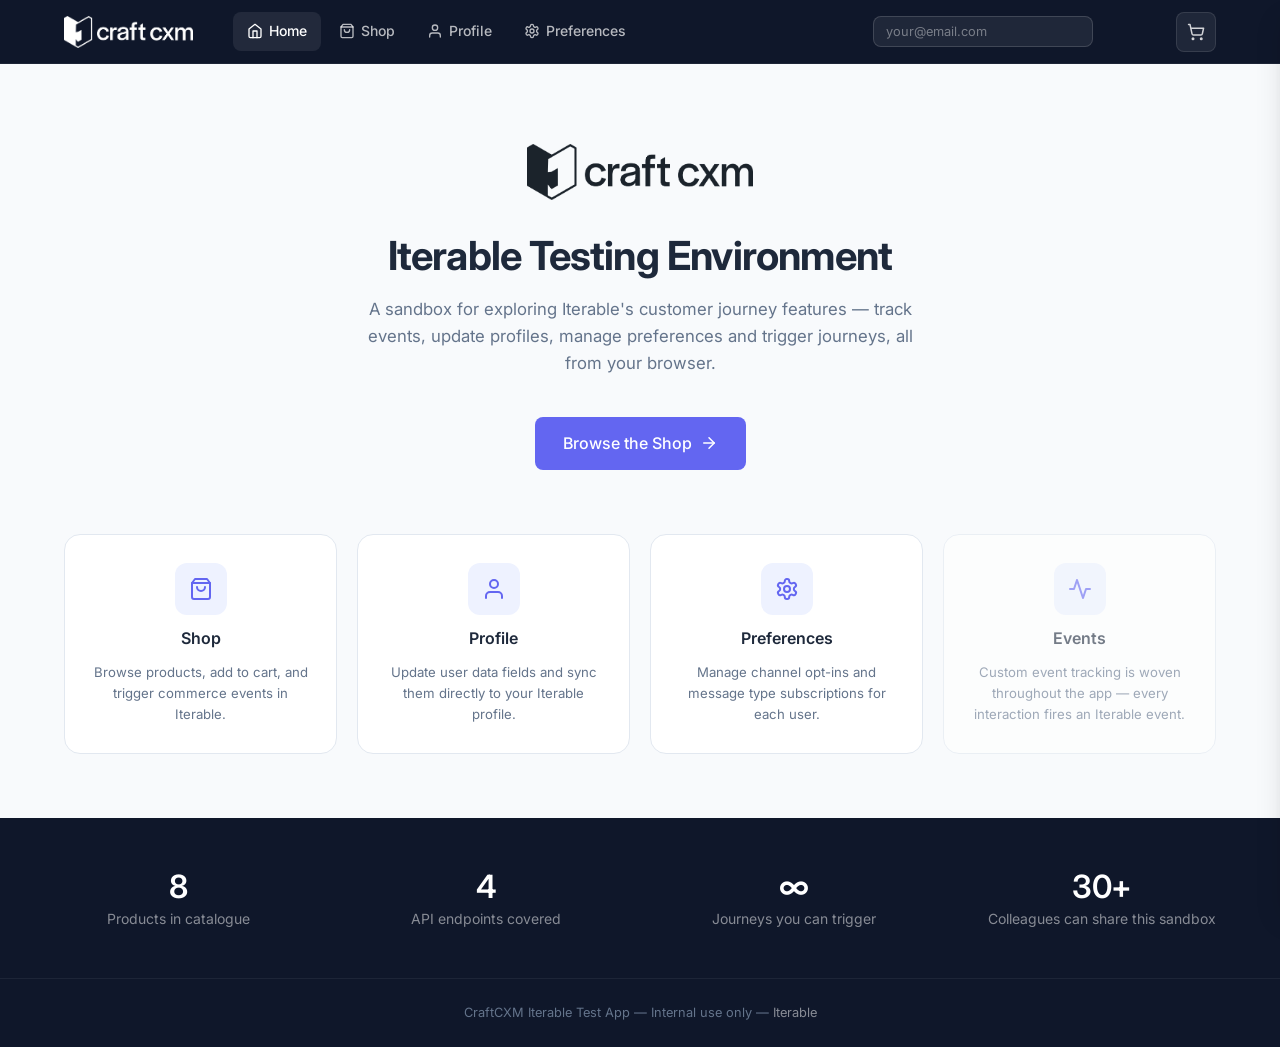
==== index.html @ 2a247132 "Initial commit" ====
<!DOCTYPE html>
<html lang="en">
<head>
  <meta charset="UTF-8">
  <meta name="viewport" content="width=device-width, initial-scale=1.0">
  <title>CraftCXM — Iterable Test App</title>
  <link rel="preconnect" href="https://fonts.googleapis.com">
  <link href="https://fonts.googleapis.com/css2?family=Inter:wght@300;400;500;600;700;800&display=swap" rel="stylesheet">
  <link rel="stylesheet" href="css/styles.css">
</head>
<body>
<div id="app">
  <div id="header-root"></div>

  <main class="main-content">

    <!-- Hero -->
    <section class="hero">
      <div class="hero-logo">
        <img src="assets/logo-dark.png" alt="CraftCXM" onerror="this.style.display='none'">
      </div>
      <h1>Iterable Testing Environment</h1>
      <p>
        A sandbox for exploring Iterable's customer journey features — track events,
        update profiles, manage preferences and trigger journeys, all from your browser.
      </p>
      <a href="shop.html" class="btn btn-primary btn-lg" id="heroShopBtn">
        Browse the Shop
        <svg xmlns="http://www.w3.org/2000/svg" width="18" height="18" viewBox="0 0 24 24" fill="none" stroke="currentColor" stroke-width="2" stroke-linecap="round" stroke-linejoin="round"><path d="M5 12h14"/><path d="m12 5 7 7-7 7"/></svg>
      </a>
    </section>

    <!-- Navigation cards -->
    <div class="nav-cards">
      <a href="shop.html" class="nav-card" id="navShop">
        <div class="nav-card-icon">
          <svg xmlns="http://www.w3.org/2000/svg" viewBox="0 0 24 24" fill="none" stroke="currentColor" stroke-width="2" stroke-linecap="round" stroke-linejoin="round"><path d="M6 2 3 6v14a2 2 0 0 0 2 2h14a2 2 0 0 0 2-2V6l-3-4z"/><line x1="3" y1="6" x2="21" y2="6"/><path d="M16 10a4 4 0 0 1-8 0"/></svg>
        </div>
        <h3>Shop</h3>
        <p>Browse products, add to cart, and trigger commerce events in Iterable.</p>
      </a>

      <a href="profile.html" class="nav-card" id="navProfile">
        <div class="nav-card-icon">
          <svg xmlns="http://www.w3.org/2000/svg" viewBox="0 0 24 24" fill="none" stroke="currentColor" stroke-width="2" stroke-linecap="round" stroke-linejoin="round"><path d="M20 21v-2a4 4 0 0 0-4-4H8a4 4 0 0 0-4 4v2"/><circle cx="12" cy="7" r="4"/></svg>
        </div>
        <h3>Profile</h3>
        <p>Update user data fields and sync them directly to your Iterable profile.</p>
      </a>

      <a href="preferences.html" class="nav-card" id="navPrefs">
        <div class="nav-card-icon">
          <svg xmlns="http://www.w3.org/2000/svg" viewBox="0 0 24 24" fill="none" stroke="currentColor" stroke-width="2" stroke-linecap="round" stroke-linejoin="round"><path d="M12.22 2h-.44a2 2 0 0 0-2 2v.18a2 2 0 0 1-1 1.73l-.43.25a2 2 0 0 1-2 0l-.15-.08a2 2 0 0 0-2.73.73l-.22.38a2 2 0 0 0 .73 2.73l.15.1a2 2 0 0 1 1 1.72v.51a2 2 0 0 1-1 1.74l-.15.09a2 2 0 0 0-.73 2.73l.22.38a2 2 0 0 0 2.73.73l.15-.08a2 2 0 0 1 2 0l.43.25a2 2 0 0 1 1 1.73V20a2 2 0 0 0 2 2h.44a2 2 0 0 0 2-2v-.18a2 2 0 0 1 1-1.73l.43-.25a2 2 0 0 1 2 0l.15.08a2 2 0 0 0 2.73-.73l.22-.39a2 2 0 0 0-.73-2.73l-.15-.08a2 2 0 0 1-1-1.74v-.5a2 2 0 0 1 1-1.74l.15-.09a2 2 0 0 0 .73-2.73l-.22-.38a2 2 0 0 0-2.73-.73l-.15.08a2 2 0 0 1-2 0l-.43-.25a2 2 0 0 1-1-1.73V4a2 2 0 0 0-2-2z"/><circle cx="12" cy="12" r="3"/></svg>
        </div>
        <h3>Preferences</h3>
        <p>Manage channel opt-ins and message type subscriptions for each user.</p>
      </a>

      <a href="#" class="nav-card" id="navEvents" style="cursor:default; opacity:0.6;">
        <div class="nav-card-icon">
          <svg xmlns="http://www.w3.org/2000/svg" viewBox="0 0 24 24" fill="none" stroke="currentColor" stroke-width="2" stroke-linecap="round" stroke-linejoin="round"><polyline points="22 12 18 12 15 21 9 3 6 12 2 12"/></svg>
        </div>
        <h3>Events</h3>
        <p>Custom event tracking is woven throughout the app — every interaction fires an Iterable event.</p>
      </a>
    </div>

    <!-- Stats bar -->
    <div class="home-stats">
      <div class="home-stats-inner">
        <div class="stat-item">
          <h2>8</h2>
          <p>Products in catalogue</p>
        </div>
        <div class="stat-item">
          <h2>4</h2>
          <p>API endpoints covered</p>
        </div>
        <div class="stat-item">
          <h2>∞</h2>
          <p>Journeys you can trigger</p>
        </div>
        <div class="stat-item">
          <h2>30+</h2>
          <p>Colleagues can share this sandbox</p>
        </div>
      </div>
    </div>

  </main>

  <div id="footer-root"></div>
  <div id="cart-panel-root"></div>
</div>

<script src="js/config.js"></script>
<script src="js/iterable.js"></script>
<script src="js/components.js"></script>
<script src="js/cart.js"></script>
<script src="js/app.js"></script>
<script>
  initComponents('home');
  initApp('home', 'Home');

  // Track nav card clicks
  document.getElementById('navShop')?.addEventListener('click', () =>
    trackEvent('nav_link_clicked', { destination: 'shop', source: 'home_card' }));
  document.getElementById('navProfile')?.addEventListener('click', () =>
    trackEvent('nav_link_clicked', { destination: 'profile', source: 'home_card' }));
  document.getElementById('navPrefs')?.addEventListener('click', () =>
    trackEvent('nav_link_clicked', { destination: 'preferences', source: 'home_card' }));
  document.getElementById('heroShopBtn')?.addEventListener('click', () =>
    trackEvent('nav_link_clicked', { destination: 'shop', source: 'hero_cta' }));
</script>
</body>
</html>
---- css/styles.css ----
/* ============================================================
   CraftCXM Iterable Test App — Global Styles
   ============================================================ */

/* ── Design Tokens ── */
:root {
  --color-primary:       #0f172a;
  --color-primary-light: #1e293b;
  --color-accent:        #6366f1;
  --color-accent-hover:  #4f46e5;
  --color-accent-light:  #eef2ff;
  --color-bg:            #f8fafc;
  --color-surface:       #ffffff;
  --color-border:        #e2e8f0;
  --color-border-focus:  #6366f1;
  --color-text:          #1e293b;
  --color-text-muted:    #64748b;
  --color-text-light:    #94a3b8;
  --color-success:       #10b981;
  --color-success-bg:    #ecfdf5;
  --color-error:         #ef4444;
  --color-error-bg:      #fef2f2;
  --color-warning:       #f59e0b;
  --color-warning-bg:    #fffbeb;

  --header-height: 64px;

  --radius-sm:   4px;
  --radius-md:   8px;
  --radius-lg:   12px;
  --radius-xl:   16px;
  --radius-full: 9999px;

  --shadow-sm:  0 1px 2px rgba(0,0,0,.05);
  --shadow-md:  0 4px 6px rgba(0,0,0,.07), 0 2px 4px rgba(0,0,0,.06);
  --shadow-lg:  0 10px 15px rgba(0,0,0,.1), 0 4px 6px rgba(0,0,0,.05);
  --shadow-xl:  0 20px 25px rgba(0,0,0,.1), 0 10px 10px rgba(0,0,0,.04);

  --transition: 0.2s ease;
  --transition-slow: 0.35s ease;

  --font-sans: 'Inter', system-ui, -apple-system, sans-serif;
}

/* ── Reset ── */
*, *::before, *::after { box-sizing: border-box; margin: 0; padding: 0; }

html { scroll-behavior: smooth; }

body {
  font-family: var(--font-sans);
  font-size: 1rem;
  line-height: 1.6;
  color: var(--color-text);
  background: var(--color-bg);
  min-height: 100vh;
  display: flex;
  flex-direction: column;
  -webkit-font-smoothing: antialiased;
}

img { display: block; max-width: 100%; }
a { color: var(--color-accent); text-decoration: none; transition: color var(--transition); }
a:hover { color: var(--color-accent-hover); }
ul { list-style: none; }
button { cursor: pointer; font-family: inherit; }
input, select, textarea { font-family: inherit; }

#app { display: flex; flex-direction: column; min-height: 100vh; }

/* ── Typography ── */
h1 { font-size: clamp(1.75rem, 4vw, 2.5rem); font-weight: 700; line-height: 1.2; letter-spacing: -0.02em; }
h2 { font-size: clamp(1.35rem, 3vw, 1.875rem); font-weight: 600; line-height: 1.3; letter-spacing: -0.01em; }
h3 { font-size: 1.25rem; font-weight: 600; line-height: 1.4; }
h4 { font-size: 1rem; font-weight: 600; }
p { color: var(--color-text-muted); }

/* ── Layout ── */
.container { width: 100%; max-width: 1200px; margin: 0 auto; padding: 0 24px; }
.main-content { flex: 1; padding-top: var(--header-height); }

/* ── Buttons ── */
.btn {
  display: inline-flex;
  align-items: center;
  justify-content: center;
  gap: 8px;
  padding: 10px 20px;
  border-radius: var(--radius-md);
  font-size: 0.9rem;
  font-weight: 500;
  border: none;
  transition: all var(--transition);
  white-space: nowrap;
}
.btn:disabled { opacity: 0.5; cursor: not-allowed; }

.btn-primary {
  background: var(--color-accent);
  color: #fff;
}
.btn-primary:hover:not(:disabled) { background: var(--color-accent-hover); transform: translateY(-1px); box-shadow: var(--shadow-md); }

.btn-secondary {
  background: var(--color-surface);
  color: var(--color-text);
  border: 1px solid var(--color-border);
}
.btn-secondary:hover:not(:disabled) { background: var(--color-bg); border-color: var(--color-accent); color: var(--color-accent); }

.btn-ghost {
  background: transparent;
  color: var(--color-text-muted);
  padding: 8px 12px;
}
.btn-ghost:hover { background: var(--color-bg); color: var(--color-text); }

.btn-danger {
  background: var(--color-error);
  color: #fff;
}
.btn-danger:hover:not(:disabled) { background: #dc2626; }

.btn-sm { padding: 6px 14px; font-size: 0.8rem; }
.btn-lg { padding: 14px 28px; font-size: 1rem; }
.btn-full { width: 100%; }

/* ── Inputs ── */
.input {
  width: 100%;
  padding: 10px 14px;
  border: 1px solid var(--color-border);
  border-radius: var(--radius-md);
  font-size: 0.9rem;
  color: var(--color-text);
  background: var(--color-surface);
  transition: border-color var(--transition), box-shadow var(--transition);
  outline: none;
}
.input:focus {
  border-color: var(--color-border-focus);
  box-shadow: 0 0 0 3px rgba(99,102,241,.1);
}
.input::placeholder { color: var(--color-text-light); }

.input-group { display: flex; flex-direction: column; gap: 6px; }
.input-label { font-size: 0.85rem; font-weight: 500; color: var(--color-text); }

/* ── Badges ── */
.badge {
  display: inline-flex;
  align-items: center;
  justify-content: center;
  min-width: 20px;
  height: 20px;
  padding: 0 6px;
  border-radius: var(--radius-full);
  font-size: 0.7rem;
  font-weight: 700;
  background: var(--color-accent);
  color: #fff;
}

/* ── Divider ── */
.divider { height: 1px; background: var(--color-border); margin: 24px 0; }

/* ============================================================
   HEADER
   ============================================================ */
.header {
  position: fixed;
  top: 0;
  left: 0;
  right: 0;
  height: var(--header-height);
  background: var(--color-primary);
  z-index: 1000;
  border-bottom: 1px solid rgba(255,255,255,.06);
}
.header-inner {
  display: flex;
  align-items: center;
  gap: 16px;
  height: 100%;
  max-width: 1200px;
  margin: 0 auto;
  padding: 0 24px;
}

/* Logo */
.header-logo {
  display: flex;
  align-items: center;
  gap: 10px;
  text-decoration: none;
  flex-shrink: 0;
}
.header-logo img { height: 32px; width: auto; }
.header-logo-text {
  font-size: 1.25rem;
  font-weight: 700;
  color: #fff;
  letter-spacing: -0.02em;
}
.header-logo-text span { color: var(--color-accent); }

/* Desktop nav */
.header-nav {
  display: flex;
  align-items: center;
  gap: 4px;
  margin-left: 24px;
}
.header-nav a {
  display: flex;
  align-items: center;
  gap: 6px;
  padding: 8px 14px;
  border-radius: var(--radius-md);
  font-size: 0.875rem;
  font-weight: 500;
  color: rgba(255,255,255,.7);
  text-decoration: none;
  transition: all var(--transition);
}
.header-nav a:hover, .header-nav a.active {
  background: rgba(255,255,255,.08);
  color: #fff;
}
.header-nav a svg { width: 16px; height: 16px; }

/* Spacer */
.header-spacer { flex: 1; }

/* Email input in header */
.header-email-wrapper {
  display: flex;
  align-items: center;
  gap: 8px;
  flex-shrink: 0;
}
.header-email-input {
  width: 220px;
  padding: 7px 12px;
  border: 1px solid rgba(255,255,255,.15);
  border-radius: var(--radius-md);
  background: rgba(255,255,255,.07);
  color: #fff;
  font-size: 0.8rem;
  outline: none;
  transition: all var(--transition);
}
.header-email-input::placeholder { color: rgba(255,255,255,.4); }
.header-email-input:focus {
  border-color: var(--color-accent);
  background: rgba(255,255,255,.1);
  box-shadow: 0 0 0 3px rgba(99,102,241,.25);
}
.header-email-status {
  font-size: 0.72rem;
  color: var(--color-success);
  white-space: nowrap;
  opacity: 0;
  transition: opacity var(--transition);
}
.header-email-status.visible { opacity: 1; }

/* Cart button */
.cart-btn {
  position: relative;
  display: flex;
  align-items: center;
  justify-content: center;
  width: 40px;
  height: 40px;
  border-radius: var(--radius-md);
  background: rgba(255,255,255,.07);
  border: 1px solid rgba(255,255,255,.1);
  color: rgba(255,255,255,.8);
  transition: all var(--transition);
  flex-shrink: 0;
}
.cart-btn:hover { background: rgba(255,255,255,.12); color: #fff; }
.cart-btn svg { width: 18px; height: 18px; }
.cart-btn .badge {
  position: absolute;
  top: -6px;
  right: -6px;
  font-size: 0.65rem;
  min-width: 18px;
  height: 18px;
}

/* Hamburger */
.hamburger-btn {
  display: none;
  flex-direction: column;
  justify-content: center;
  align-items: center;
  gap: 5px;
  width: 40px;
  height: 40px;
  background: none;
  border: none;
  padding: 8px;
  border-radius: var(--radius-md);
  transition: background var(--transition);
}
.hamburger-btn:hover { background: rgba(255,255,255,.08); }
.hamburger-btn span {
  display: block;
  width: 20px;
  height: 2px;
  background: rgba(255,255,255,.8);
  border-radius: 2px;
  transition: all var(--transition);
}
.hamburger-btn.open span:nth-child(1) { transform: translateY(7px) rotate(45deg); }
.hamburger-btn.open span:nth-child(2) { opacity: 0; }
.hamburger-btn.open span:nth-child(3) { transform: translateY(-7px) rotate(-45deg); }

/* Mobile nav drawer */
.mobile-nav {
  display: none;
  position: fixed;
  top: var(--header-height);
  left: 0;
  right: 0;
  background: var(--color-primary-light);
  border-bottom: 1px solid rgba(255,255,255,.06);
  z-index: 999;
  padding: 12px 16px;
  flex-direction: column;
  gap: 4px;
  transform: translateY(-100%);
  transition: transform var(--transition-slow);
}
.mobile-nav.open { transform: translateY(0); }
.mobile-nav a {
  display: flex;
  align-items: center;
  gap: 10px;
  padding: 12px 16px;
  border-radius: var(--radius-md);
  font-size: 0.9rem;
  font-weight: 500;
  color: rgba(255,255,255,.75);
  text-decoration: none;
  transition: all var(--transition);
}
.mobile-nav a:hover, .mobile-nav a.active {
  background: rgba(255,255,255,.08);
  color: #fff;
}
.mobile-nav-email {
  padding: 12px 16px;
  border-top: 1px solid rgba(255,255,255,.06);
  margin-top: 8px;
}
.mobile-nav-email label {
  display: block;
  font-size: 0.75rem;
  color: rgba(255,255,255,.4);
  margin-bottom: 6px;
  text-transform: uppercase;
  letter-spacing: 0.05em;
}
.mobile-nav-email input {
  width: 100%;
  padding: 9px 12px;
  border: 1px solid rgba(255,255,255,.15);
  border-radius: var(--radius-md);
  background: rgba(255,255,255,.07);
  color: #fff;
  font-size: 0.875rem;
  outline: none;
}
.mobile-nav-email input::placeholder { color: rgba(255,255,255,.35); }
.mobile-nav-email input:focus { border-color: var(--color-accent); }

/* ============================================================
   FOOTER
   ============================================================ */
.footer {
  background: var(--color-primary);
  color: rgba(255,255,255,.5);
  padding: 24px;
  text-align: center;
  font-size: 0.8rem;
  border-top: 1px solid rgba(255,255,255,.06);
  margin-top: auto;
}
.footer a { color: rgba(255,255,255,.5); }
.footer a:hover { color: rgba(255,255,255,.8); }

/* ============================================================
   CART PANEL
   ============================================================ */
.cart-overlay {
  position: fixed;
  inset: 0;
  background: rgba(0,0,0,.4);
  z-index: 1100;
  opacity: 0;
  pointer-events: none;
  transition: opacity var(--transition-slow);
  backdrop-filter: blur(2px);
}
.cart-overlay.open { opacity: 1; pointer-events: all; }

.cart-panel {
  position: fixed;
  top: 0;
  right: 0;
  bottom: 0;
  width: 420px;
  max-width: 95vw;
  background: var(--color-surface);
  z-index: 1101;
  display: flex;
  flex-direction: column;
  transform: translateX(100%);
  transition: transform var(--transition-slow);
  box-shadow: var(--shadow-xl);
}
.cart-panel.open { transform: translateX(0); }

.cart-header {
  display: flex;
  align-items: center;
  justify-content: space-between;
  padding: 20px 24px;
  border-bottom: 1px solid var(--color-border);
}
.cart-header h3 { font-size: 1.1rem; }
.cart-close-btn {
  display: flex;
  align-items: center;
  justify-content: center;
  width: 32px;
  height: 32px;
  border-radius: var(--radius-md);
  background: none;
  border: none;
  color: var(--color-text-muted);
  transition: all var(--transition);
}
.cart-close-btn:hover { background: var(--color-bg); color: var(--color-text); }
.cart-close-btn svg { width: 18px; height: 18px; }

.cart-items { flex: 1; overflow-y: auto; padding: 16px 24px; }
.cart-empty {
  display: flex;
  flex-direction: column;
  align-items: center;
  justify-content: center;
  height: 100%;
  gap: 12px;
  color: var(--color-text-light);
  text-align: center;
}
.cart-empty svg { width: 48px; height: 48px; opacity: 0.3; }
.cart-empty p { font-size: 0.9rem; }

.cart-item {
  display: flex;
  gap: 14px;
  padding: 16px 0;
  border-bottom: 1px solid var(--color-border);
}
.cart-item:last-child { border-bottom: none; }
.cart-item-img {
  width: 64px;
  height: 64px;
  object-fit: cover;
  border-radius: var(--radius-md);
  flex-shrink: 0;
  background: var(--color-bg);
}
.cart-item-info { flex: 1; min-width: 0; }
.cart-item-name { font-size: 0.875rem; font-weight: 500; color: var(--color-text); white-space: nowrap; overflow: hidden; text-overflow: ellipsis; }
.cart-item-price { font-size: 0.8rem; color: var(--color-text-muted); margin-top: 2px; }
.cart-item-controls {
  display: flex;
  align-items: center;
  gap: 8px;
  margin-top: 8px;
}
.qty-btn {
  display: flex;
  align-items: center;
  justify-content: center;
  width: 26px;
  height: 26px;
  border-radius: var(--radius-sm);
  border: 1px solid var(--color-border);
  background: var(--color-surface);
  color: var(--color-text);
  font-size: 0.9rem;
  font-weight: 500;
  transition: all var(--transition);
}
.qty-btn:hover { border-color: var(--color-accent); color: var(--color-accent); }
.qty-value { font-size: 0.875rem; font-weight: 500; min-width: 20px; text-align: center; }
.cart-item-remove {
  display: flex;
  align-items: center;
  justify-content: center;
  width: 26px;
  height: 26px;
  border-radius: var(--radius-sm);
  border: none;
  background: none;
  color: var(--color-text-light);
  margin-left: auto;
  transition: all var(--transition);
}
.cart-item-remove:hover { color: var(--color-error); background: var(--color-error-bg); }
.cart-item-remove svg { width: 14px; height: 14px; }

.cart-footer {
  padding: 20px 24px;
  border-top: 1px solid var(--color-border);
  background: var(--color-surface);
}
.cart-total {
  display: flex;
  justify-content: space-between;
  align-items: center;
  margin-bottom: 16px;
}
.cart-total-label { font-size: 0.875rem; color: var(--color-text-muted); }
.cart-total-amount { font-size: 1.25rem; font-weight: 700; color: var(--color-text); }
.cart-actions { display: flex; gap: 10px; }

/* ============================================================
   TOAST NOTIFICATIONS
   ============================================================ */
.toast-container {
  position: fixed;
  bottom: 24px;
  right: 24px;
  z-index: 2000;
  display: flex;
  flex-direction: column;
  gap: 10px;
  pointer-events: none;
}
.toast {
  display: flex;
  align-items: center;
  gap: 10px;
  padding: 12px 16px;
  border-radius: var(--radius-lg);
  background: var(--color-surface);
  box-shadow: var(--shadow-lg);
  border: 1px solid var(--color-border);
  font-size: 0.875rem;
  font-weight: 500;
  color: var(--color-text);
  max-width: 320px;
  pointer-events: all;
  animation: toastIn 0.3s ease forwards;
}
.toast.toast-exit { animation: toastOut 0.3s ease forwards; }
.toast svg { width: 16px; height: 16px; flex-shrink: 0; }
.toast-success { border-left: 3px solid var(--color-success); }
.toast-success svg { color: var(--color-success); }
.toast-error { border-left: 3px solid var(--color-error); }
.toast-error svg { color: var(--color-error); }
.toast-info { border-left: 3px solid var(--color-accent); }
.toast-info svg { color: var(--color-accent); }

@keyframes toastIn {
  from { opacity: 0; transform: translateY(12px); }
  to   { opacity: 1; transform: translateY(0); }
}
@keyframes toastOut {
  from { opacity: 1; transform: translateY(0); }
  to   { opacity: 0; transform: translateY(12px); }
}

/* ============================================================
   NO-EMAIL BANNER
   ============================================================ */
.no-email-banner {
  background: var(--color-warning-bg);
  border: 1px solid var(--color-warning);
  border-radius: var(--radius-md);
  padding: 12px 16px;
  font-size: 0.875rem;
  color: #92400e;
  display: flex;
  align-items: center;
  gap: 10px;
  margin-bottom: 24px;
}
.no-email-banner svg { width: 18px; height: 18px; color: var(--color-warning); flex-shrink: 0; }

/* ============================================================
   HOME PAGE
   ============================================================ */
.hero {
  padding: 80px 24px 64px;
  text-align: center;
  max-width: 1200px;
  margin: 0 auto;
}
.hero-logo {
  display: flex;
  align-items: center;
  justify-content: center;
  gap: 14px;
  margin-bottom: 32px;
}
.hero-logo img { height: 56px; width: auto; }
.hero-logo-text { font-size: 2.5rem; font-weight: 800; color: var(--color-text); letter-spacing: -0.03em; }
.hero-logo-text span { color: var(--color-accent); }
.hero h1 { margin-bottom: 16px; color: var(--color-text); }
.hero p { max-width: 580px; margin: 0 auto 40px; font-size: 1.05rem; }

.nav-cards {
  display: grid;
  grid-template-columns: repeat(auto-fit, minmax(220px, 1fr));
  gap: 20px;
  max-width: 1200px;
  margin: 0 auto;
  padding: 0 24px 64px;
}
.nav-card {
  background: var(--color-surface);
  border: 1px solid var(--color-border);
  border-radius: var(--radius-xl);
  padding: 28px 24px;
  text-align: center;
  text-decoration: none;
  color: var(--color-text);
  transition: all var(--transition);
  cursor: pointer;
  display: flex;
  flex-direction: column;
  align-items: center;
  gap: 12px;
}
.nav-card:hover {
  border-color: var(--color-accent);
  transform: translateY(-3px);
  box-shadow: var(--shadow-lg);
  color: var(--color-text);
}
.nav-card-icon {
  width: 52px;
  height: 52px;
  border-radius: var(--radius-lg);
  background: var(--color-accent-light);
  display: flex;
  align-items: center;
  justify-content: center;
  color: var(--color-accent);
}
.nav-card-icon svg { width: 24px; height: 24px; }
.nav-card h3 { font-size: 1rem; }
.nav-card p { font-size: 0.825rem; margin: 0; }

.home-stats {
  background: var(--color-primary);
  padding: 48px 24px;
  margin-bottom: 0;
}
.home-stats-inner {
  max-width: 1200px;
  margin: 0 auto;
  display: grid;
  grid-template-columns: repeat(auto-fit, minmax(180px, 1fr));
  gap: 32px;
  text-align: center;
}
.stat-item h2 { color: #fff; font-size: 2rem; }
.stat-item p { color: rgba(255,255,255,.5); font-size: 0.875rem; margin: 0; }

/* ============================================================
   SHOP PAGE
   ============================================================ */
.page-header {
  background: var(--color-surface);
  border-bottom: 1px solid var(--color-border);
  padding: 32px 0;
}
.page-header-inner {
  max-width: 1200px;
  margin: 0 auto;
  padding: 0 24px;
}
.page-header h1 { margin-bottom: 6px; }
.page-header p { margin: 0; }

.shop-section { padding: 40px 0; }
.shop-grid {
  display: grid;
  grid-template-columns: repeat(4, 1fr);
  gap: 24px;
}

.product-card {
  background: var(--color-surface);
  border: 1px solid var(--color-border);
  border-radius: var(--radius-xl);
  overflow: hidden;
  transition: all var(--transition);
  display: flex;
  flex-direction: column;
}
.product-card:hover { transform: translateY(-3px); box-shadow: var(--shadow-lg); border-color: transparent; }
.product-img-wrap { position: relative; aspect-ratio: 4/3; overflow: hidden; background: var(--color-bg); }
.product-img-wrap img { width: 100%; height: 100%; object-fit: cover; transition: transform 0.4s ease; }
.product-card:hover .product-img-wrap img { transform: scale(1.04); }
.product-category {
  position: absolute;
  top: 12px;
  left: 12px;
  background: rgba(255,255,255,.9);
  backdrop-filter: blur(4px);
  border-radius: var(--radius-full);
  padding: 3px 10px;
  font-size: 0.7rem;
  font-weight: 600;
  color: var(--color-text);
  text-transform: uppercase;
  letter-spacing: 0.05em;
}
.product-body { padding: 18px; flex: 1; display: flex; flex-direction: column; gap: 8px; }
.product-name { font-size: 0.95rem; font-weight: 600; color: var(--color-text); }
.product-desc { font-size: 0.8rem; color: var(--color-text-muted); flex: 1; margin: 0; }
.product-footer {
  display: flex;
  align-items: center;
  justify-content: space-between;
  padding: 14px 18px;
  border-top: 1px solid var(--color-border);
}
.product-price { font-size: 1.05rem; font-weight: 700; color: var(--color-text); }
.add-to-cart-btn {
  display: flex;
  align-items: center;
  gap: 6px;
  padding: 8px 14px;
  border-radius: var(--radius-md);
  border: none;
  background: var(--color-accent);
  color: #fff;
  font-size: 0.8rem;
  font-weight: 500;
  transition: all var(--transition);
}
.add-to-cart-btn:hover { background: var(--color-accent-hover); transform: scale(1.03); }
.add-to-cart-btn.added { background: var(--color-success); }
.add-to-cart-btn svg { width: 14px; height: 14px; }

/* ============================================================
   PROFILE PAGE
   ============================================================ */
.profile-section { padding: 40px 0; }
.profile-grid {
  display: grid;
  grid-template-columns: 280px 1fr;
  gap: 32px;
  align-items: start;
}
.profile-sidebar {
  background: var(--color-surface);
  border: 1px solid var(--color-border);
  border-radius: var(--radius-xl);
  padding: 28px;
  text-align: center;
  position: sticky;
  top: calc(var(--header-height) + 24px);
}
.profile-avatar {
  width: 80px;
  height: 80px;
  border-radius: var(--radius-full);
  background: var(--color-accent-light);
  display: flex;
  align-items: center;
  justify-content: center;
  color: var(--color-accent);
  margin: 0 auto 16px;
}
.profile-avatar svg { width: 36px; height: 36px; }
.profile-sidebar h3 { font-size: 1rem; margin-bottom: 4px; }
.profile-sidebar p { font-size: 0.825rem; margin: 0; }
.profile-status {
  display: inline-flex;
  align-items: center;
  gap: 6px;
  padding: 4px 12px;
  border-radius: var(--radius-full);
  font-size: 0.75rem;
  font-weight: 500;
  margin-top: 12px;
}
.profile-status.known { background: var(--color-success-bg); color: #065f46; }
.profile-status.unknown { background: var(--color-warning-bg); color: #92400e; }
.profile-status-dot { width: 7px; height: 7px; border-radius: 50%; background: currentColor; }

.profile-card {
  background: var(--color-surface);
  border: 1px solid var(--color-border);
  border-radius: var(--radius-xl);
  padding: 32px;
}
.profile-card h2 { font-size: 1.15rem; margin-bottom: 6px; }
.profile-card > p { margin-bottom: 28px; font-size: 0.875rem; }

.form-row { display: grid; grid-template-columns: 1fr 1fr; gap: 20px; }
.form-field { display: flex; flex-direction: column; gap: 6px; margin-bottom: 20px; }
.form-field label { font-size: 0.85rem; font-weight: 500; color: var(--color-text); }
.form-field select {
  width: 100%;
  padding: 10px 14px;
  border: 1px solid var(--color-border);
  border-radius: var(--radius-md);
  font-size: 0.9rem;
  color: var(--color-text);
  background: var(--color-surface);
  outline: none;
  transition: border-color var(--transition), box-shadow var(--transition);
  cursor: pointer;
  appearance: none;
  background-image: url("data:image/svg+xml,%3Csvg xmlns='http://www.w3.org/2000/svg' width='16' height='16' viewBox='0 0 24 24' fill='none' stroke='%2364748b' stroke-width='2'%3E%3Cpath d='m6 9 6 6 6-6'/%3E%3C/svg%3E");
  background-repeat: no-repeat;
  background-position: right 12px center;
  padding-right: 36px;
}
.form-field select:focus { border-color: var(--color-border-focus); box-shadow: 0 0 0 3px rgba(99,102,241,.1); }
.form-actions { display: flex; gap: 12px; padding-top: 8px; }

/* ============================================================
   PREFERENCES PAGE
   ============================================================ */
.prefs-section { padding: 40px 0; }
.prefs-grid {
  display: grid;
  grid-template-columns: 1fr 340px;
  gap: 32px;
  align-items: start;
}

.prefs-main { display: flex; flex-direction: column; gap: 20px; }

.prefs-master-card {
  background: var(--color-primary);
  border-radius: var(--radius-xl);
  padding: 28px;
  display: flex;
  align-items: center;
  justify-content: space-between;
  gap: 20px;
}
.prefs-master-card h3 { color: #fff; margin-bottom: 4px; }
.prefs-master-card p { color: rgba(255,255,255,.55); font-size: 0.875rem; margin: 0; }

.prefs-channel-card {
  background: var(--color-surface);
  border: 1px solid var(--color-border);
  border-radius: var(--radius-xl);
  overflow: hidden;
}
.prefs-channel-header {
  display: flex;
  align-items: center;
  justify-content: space-between;
  padding: 20px 24px;
  border-bottom: 1px solid var(--color-border);
  cursor: pointer;
  transition: background var(--transition);
}
.prefs-channel-header:hover { background: var(--color-bg); }
.prefs-channel-title { display: flex; align-items: center; gap: 12px; }
.prefs-channel-icon {
  width: 36px;
  height: 36px;
  border-radius: var(--radius-md);
  background: var(--color-accent-light);
  display: flex;
  align-items: center;
  justify-content: center;
  color: var(--color-accent);
  flex-shrink: 0;
}
.prefs-channel-icon svg { width: 18px; height: 18px; }
.prefs-channel-name { font-size: 0.95rem; font-weight: 600; }
.prefs-channel-meta { font-size: 0.775rem; color: var(--color-text-muted); }

.prefs-types { padding: 8px 24px 8px; }
.prefs-type-row {
  display: flex;
  align-items: center;
  justify-content: space-between;
  padding: 14px 0;
  border-bottom: 1px solid var(--color-border);
}
.prefs-type-row:last-child { border-bottom: none; }
.prefs-type-info h4 { font-size: 0.875rem; font-weight: 500; margin-bottom: 2px; }
.prefs-type-info p { font-size: 0.775rem; margin: 0; }

/* Toggle Switch */
.toggle-switch { position: relative; width: 44px; height: 24px; flex-shrink: 0; }
.toggle-switch input { opacity: 0; width: 0; height: 0; position: absolute; }
.toggle-track {
  display: block;
  width: 44px;
  height: 24px;
  border-radius: var(--radius-full);
  background: var(--color-border);
  cursor: pointer;
  transition: background var(--transition);
  position: relative;
}
.toggle-track::after {
  content: '';
  position: absolute;
  top: 3px;
  left: 3px;
  width: 18px;
  height: 18px;
  border-radius: 50%;
  background: #fff;
  transition: transform var(--transition);
  box-shadow: var(--shadow-sm);
}
.toggle-switch input:checked + .toggle-track { background: var(--color-accent); }
.toggle-switch input:checked + .toggle-track::after { transform: translateX(20px); }

.prefs-sidebar { display: flex; flex-direction: column; gap: 16px; position: sticky; top: calc(var(--header-height) + 24px); }
.prefs-info-card {
  background: var(--color-surface);
  border: 1px solid var(--color-border);
  border-radius: var(--radius-xl);
  padding: 24px;
}
.prefs-info-card h3 { font-size: 0.95rem; margin-bottom: 8px; }
.prefs-info-card p { font-size: 0.825rem; margin: 0; }
.prefs-save-btn { width: 100%; }
.prefs-loading {
  display: flex;
  align-items: center;
  justify-content: center;
  gap: 10px;
  padding: 40px;
  color: var(--color-text-muted);
  font-size: 0.875rem;
}

/* ============================================================
   SPINNER
   ============================================================ */
.spinner {
  width: 18px;
  height: 18px;
  border: 2px solid rgba(255,255,255,.3);
  border-top-color: #fff;
  border-radius: 50%;
  animation: spin 0.7s linear infinite;
  display: inline-block;
}
.spinner-dark {
  border-color: rgba(99,102,241,.2);
  border-top-color: var(--color-accent);
}
@keyframes spin { to { transform: rotate(360deg); } }

/* ============================================================
   SECTION UTILITIES
   ============================================================ */
.section-title { margin-bottom: 28px; }
.section-title h2 { margin-bottom: 4px; }
.section-title p { margin: 0; font-size: 0.9rem; }

/* ============================================================
   RESPONSIVE
   ============================================================ */
@media (max-width: 1024px) {
  .shop-grid { grid-template-columns: repeat(3, 1fr); }
  .profile-grid { grid-template-columns: 1fr; }
  .profile-sidebar { position: static; }
  .prefs-grid { grid-template-columns: 1fr; }
  .prefs-sidebar { position: static; }
}
@media (max-width: 768px) {
  .header-nav { display: none; }
  .header-email-wrapper { display: none; }
  .hamburger-btn { display: flex; }
  .mobile-nav { display: flex; }
  .shop-grid { grid-template-columns: repeat(2, 1fr); }
  .form-row { grid-template-columns: 1fr; }
  .hero { padding: 48px 24px 40px; }
  .nav-cards { grid-template-columns: repeat(2, 1fr); }
}
@media (max-width: 480px) {
  .shop-grid { grid-template-columns: 1fr; }
  .nav-cards { grid-template-columns: 1fr; }
  .cart-panel { width: 100%; max-width: 100%; }
  .toast-container { left: 16px; right: 16px; bottom: 16px; }
  .toast { max-width: 100%; }
}
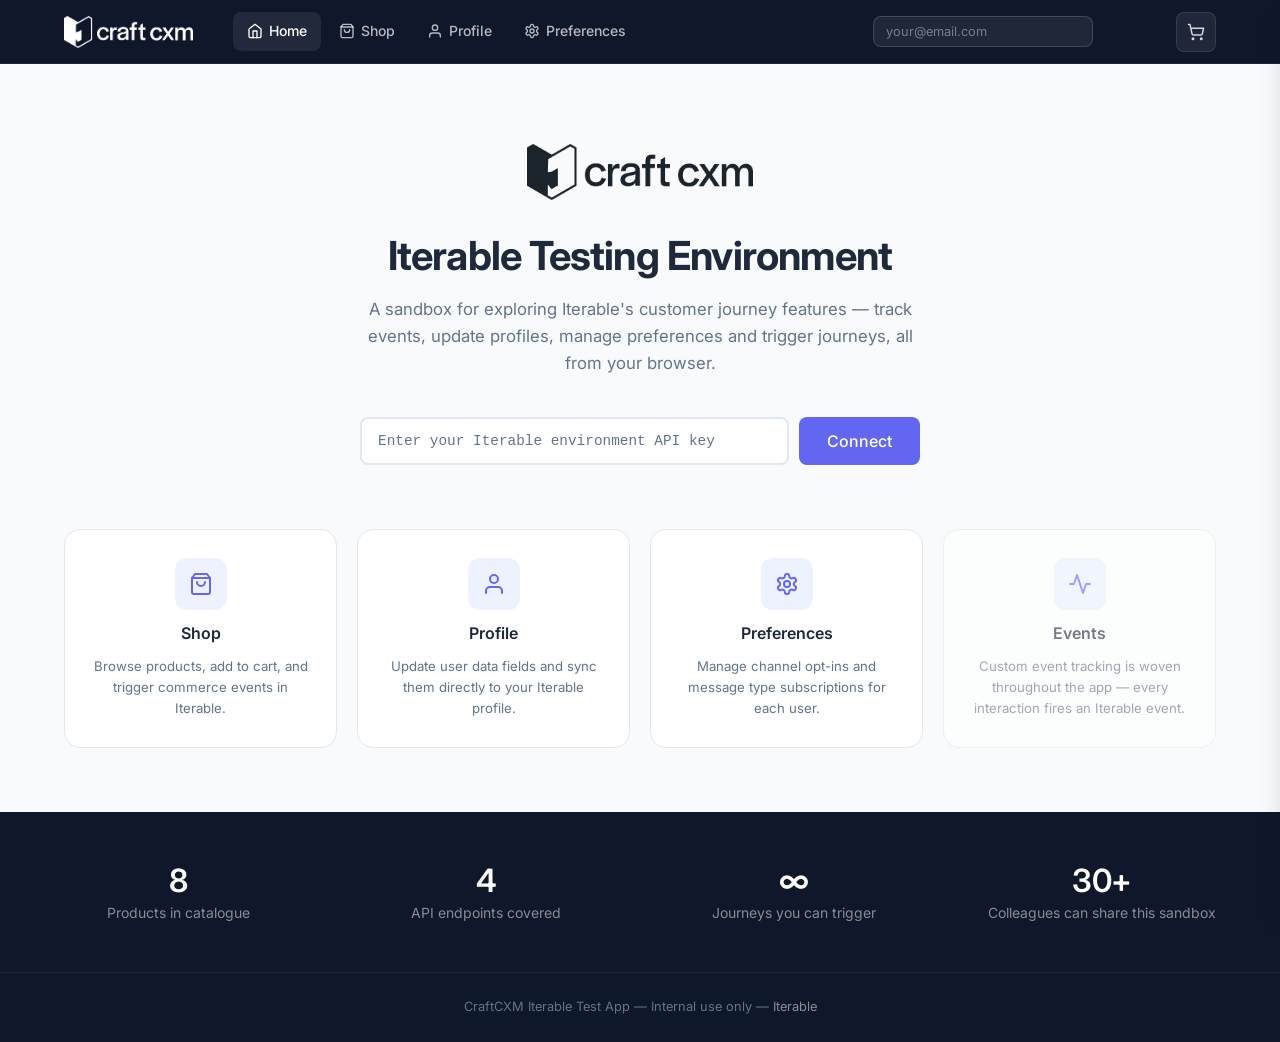
==== commit c23b7b2e: "Add API key connect UI, update event names, fix mobile nav" ====
--- a/index.html
+++ b/index.html
@@ -24,10 +24,17 @@
         A sandbox for exploring Iterable's customer journey features — track events,
         update profiles, manage preferences and trigger journeys, all from your browser.
       </p>
-      <a href="shop.html" class="btn btn-primary btn-lg" id="heroShopBtn">
-        Browse the Shop
-        <svg xmlns="http://www.w3.org/2000/svg" width="18" height="18" viewBox="0 0 24 24" fill="none" stroke="currentColor" stroke-width="2" stroke-linecap="round" stroke-linejoin="round"><path d="M5 12h14"/><path d="m12 5 7 7-7 7"/></svg>
-      </a>
+      <div class="hero-api-key-group">
+        <input
+          type="text"
+          id="heroApiKeyInput"
+          class="hero-api-key-input"
+          placeholder="Enter your Iterable environment API key"
+          autocomplete="off"
+          spellcheck="false"
+        >
+        <button class="btn btn-primary btn-lg" id="heroConnectBtn">Connect</button>
+      </div>
     </section>
 
     <!-- Navigation cards -->
@@ -102,15 +109,65 @@
   initComponents('home');
   initApp('home', 'Home');
 
+  // API key connect
+  const heroApiKeyInput  = document.getElementById('heroApiKeyInput');
+  const heroConnectBtn   = document.getElementById('heroConnectBtn');
+
+  // Restore connected state if key already saved
+  const savedKey = getStoredApiKey();
+  if (savedKey) {
+    heroApiKeyInput.value = savedKey;
+    setConnectedState(true);
+  }
+
+  function setConnectedState(connected) {
+    heroConnectBtn.textContent = connected ? 'Connected' : 'Connect';
+    heroConnectBtn.classList.toggle('btn-connected', connected);
+  }
+
+  // Reset to Connect state when user edits the input
+  heroApiKeyInput.addEventListener('input', () => setConnectedState(false));
+
+  async function handleConnect() {
+    const key = heroApiKeyInput.value.trim();
+    if (!key) {
+      showToast('Please enter an API key.', 'error');
+      return;
+    }
+
+    heroConnectBtn.textContent = 'Connecting…';
+    heroConnectBtn.disabled = true;
+
+    // Temporarily store so iterableFetch can use it
+    localStorage.setItem('craftcxm_api_key', key);
+
+    const result = await iterableFetch('GET', '/channels');
+
+    heroConnectBtn.disabled = false;
+
+    if (result.ok) {
+      setConnectedState(true);
+      showToast('API key connected successfully.', 'success');
+    } else {
+      localStorage.removeItem('craftcxm_api_key');
+      setConnectedState(false);
+      const msg = result.error && result.error !== 'No API key set.'
+        ? `Connection failed: ${result.error}`
+        : 'Connection failed. Please check your API key and try again.';
+      showToast(msg, 'error');
+    }
+  }
+
+  heroConnectBtn.addEventListener('click', handleConnect);
+  heroApiKeyInput.addEventListener('keydown', e => { if (e.key === 'Enter') handleConnect(); });
+
   // Track nav card clicks
   document.getElementById('navShop')?.addEventListener('click', () =>
-    trackEvent('nav_link_clicked', { destination: 'shop', source: 'home_card' }));
+    trackEvent('linkClick', { destination: 'shop', source: 'home_card' }));
   document.getElementById('navProfile')?.addEventListener('click', () =>
-    trackEvent('nav_link_clicked', { destination: 'profile', source: 'home_card' }));
+    trackEvent('linkClick', { destination: 'profile', source: 'home_card' }));
   document.getElementById('navPrefs')?.addEventListener('click', () =>
-    trackEvent('nav_link_clicked', { destination: 'preferences', source: 'home_card' }));
-  document.getElementById('heroShopBtn')?.addEventListener('click', () =>
-    trackEvent('nav_link_clicked', { destination: 'shop', source: 'hero_cta' }));
+    trackEvent('linkClick', { destination: 'preferences', source: 'home_card' }));
 </script>
 </body>
 </html>
--- a/css/styles.css
+++ b/css/styles.css
@@ -326,6 +326,8 @@
   top: var(--header-height);
   left: 0;
   right: 0;
+  max-height: calc(100vh - var(--header-height));
+  overflow-y: auto;
   background: var(--color-primary-light);
   border-bottom: 1px solid rgba(255,255,255,.06);
   z-index: 999;
@@ -348,6 +350,7 @@
   text-decoration: none;
   transition: all var(--transition);
 }
+.mobile-nav a svg { width: 18px; height: 18px; flex-shrink: 0; }
 .mobile-nav a:hover, .mobile-nav a.active {
   background: rgba(255,255,255,.08);
   color: #fff;
@@ -618,6 +621,40 @@
 .hero-logo-text span { color: var(--color-accent); }
 .hero h1 { margin-bottom: 16px; color: var(--color-text); }
 .hero p { max-width: 580px; margin: 0 auto 40px; font-size: 1.05rem; }
+
+.hero-api-key-group {
+  display: flex;
+  gap: 10px;
+  max-width: 560px;
+  width: 100%;
+  margin: 0 auto;
+}
+.hero-api-key-input {
+  flex: 1;
+  min-width: 0;
+  padding: 12px 16px;
+  border: 2px solid var(--color-border);
+  border-radius: var(--radius-md);
+  background: var(--color-surface);
+  color: var(--color-text);
+  font-size: 0.9rem;
+  outline: none;
+  transition: all var(--transition);
+  font-family: monospace;
+}
+.hero-api-key-input::placeholder { color: var(--color-text-muted); }
+.hero-api-key-input:focus {
+  border-color: var(--color-accent);
+  box-shadow: 0 0 0 3px rgba(99,102,241,.15);
+}
+.btn-connected {
+  background: var(--color-success) !important;
+  cursor: default;
+}
+.btn-connected:hover { background: var(--color-success) !important; transform: none !important; box-shadow: none !important; }
+@media (max-width: 480px) {
+  .hero-api-key-group { flex-direction: column; }
+}
 
 .nav-cards {
   display: grid;
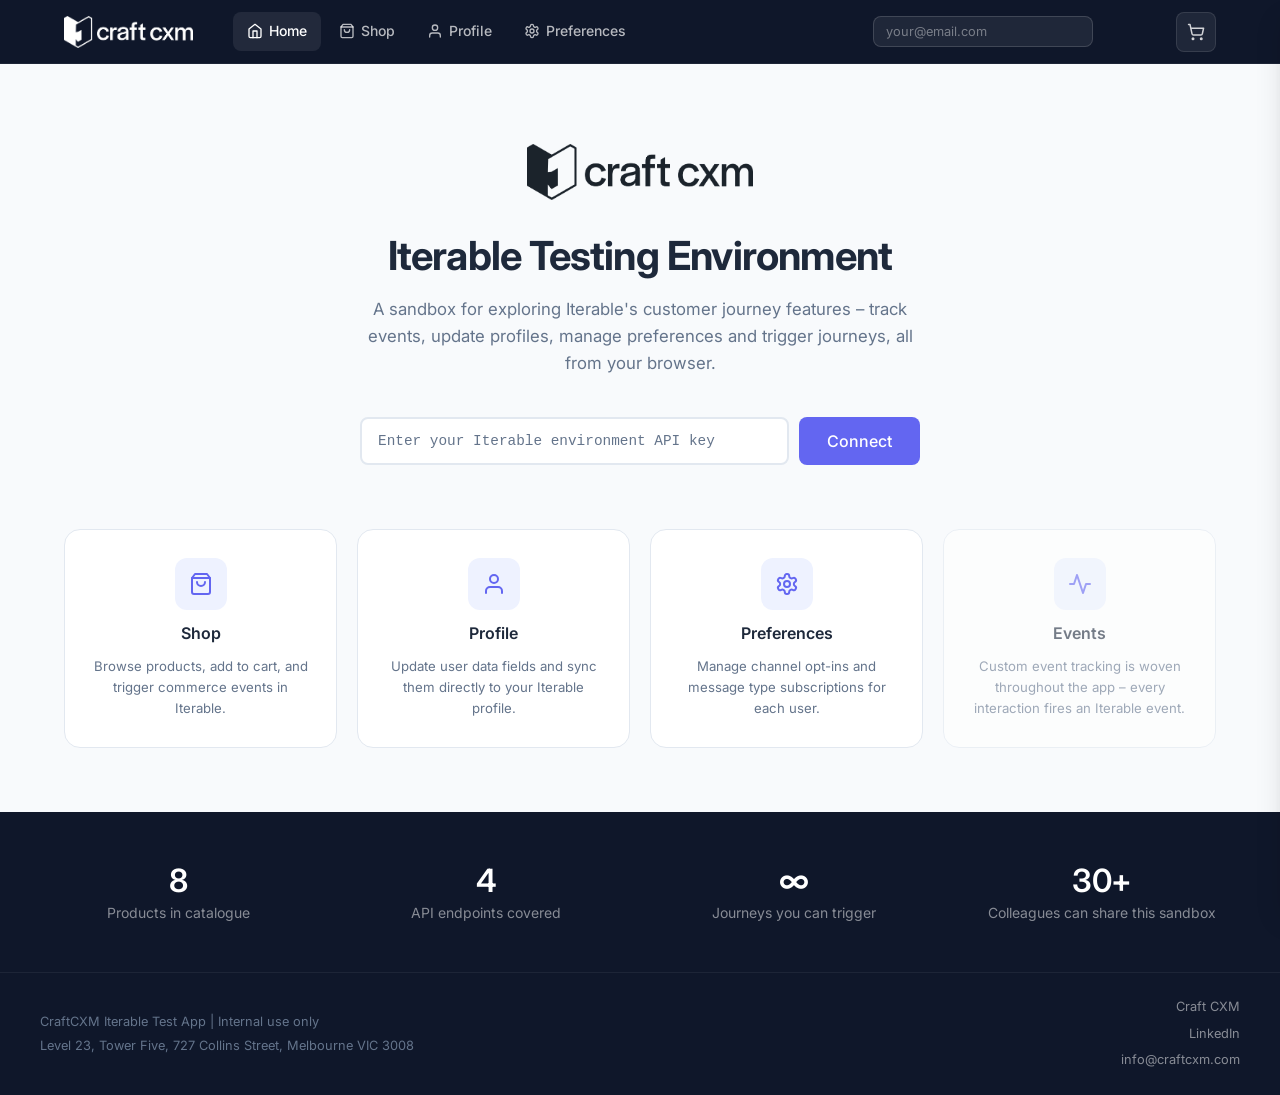
==== commit c090137a: "Minor text tweaks_2" ====
--- a/index.html
+++ b/index.html
@@ -3,7 +3,7 @@
 <head>
   <meta charset="UTF-8">
   <meta name="viewport" content="width=device-width, initial-scale=1.0">
-  <title>CraftCXM — Iterable Test App</title>
+  <title>CraftCXM – Iterable Test App</title>
   <link rel="preconnect" href="https://fonts.googleapis.com">
   <link href="https://fonts.googleapis.com/css2?family=Inter:wght@300;400;500;600;700;800&display=swap" rel="stylesheet">
   <link rel="stylesheet" href="css/styles.css">
@@ -21,7 +21,7 @@
       </div>
       <h1>Iterable Testing Environment</h1>
       <p>
-        A sandbox for exploring Iterable's customer journey features — track events,
+        A sandbox for exploring Iterable's customer journey features – track events,
         update profiles, manage preferences and trigger journeys, all from your browser.
       </p>
       <div class="hero-api-key-group">
@@ -68,7 +68,7 @@
           <svg xmlns="http://www.w3.org/2000/svg" viewBox="0 0 24 24" fill="none" stroke="currentColor" stroke-width="2" stroke-linecap="round" stroke-linejoin="round"><polyline points="22 12 18 12 15 21 9 3 6 12 2 12"/></svg>
         </div>
         <h3>Events</h3>
-        <p>Custom event tracking is woven throughout the app — every interaction fires an Iterable event.</p>
+        <p>Custom event tracking is woven throughout the app – every interaction fires an Iterable event.</p>
       </a>
     </div>
 
--- a/css/styles.css
+++ b/css/styles.css
@@ -387,14 +387,42 @@
 .footer {
   background: var(--color-primary);
   color: rgba(255,255,255,.5);
-  padding: 24px;
-  text-align: center;
+  padding: 24px 32px;
   font-size: 0.8rem;
   border-top: 1px solid rgba(255,255,255,.06);
   margin-top: auto;
 }
+.footer-inner {
+  display: flex;
+  justify-content: space-between;
+  align-items: center;
+  max-width: 1200px;
+  margin: 0 auto;
+  gap: 24px;
+}
+.footer-col--left { text-align: left; }
+.footer-col--left p + p { margin-top: 4px; }
+.footer-col--right {
+  display: flex;
+  flex-direction: column;
+  align-items: flex-end;
+  gap: 6px;
+  text-align: right;
+  flex-shrink: 0;
+}
 .footer a { color: rgba(255,255,255,.5); }
 .footer a:hover { color: rgba(255,255,255,.8); }
+@media (max-width: 600px) {
+  .footer-inner {
+    flex-direction: column;
+    align-items: flex-start;
+    gap: 16px;
+  }
+  .footer-col--right {
+    align-items: flex-start;
+    text-align: left;
+  }
+}
 
 /* ============================================================
    CART PANEL
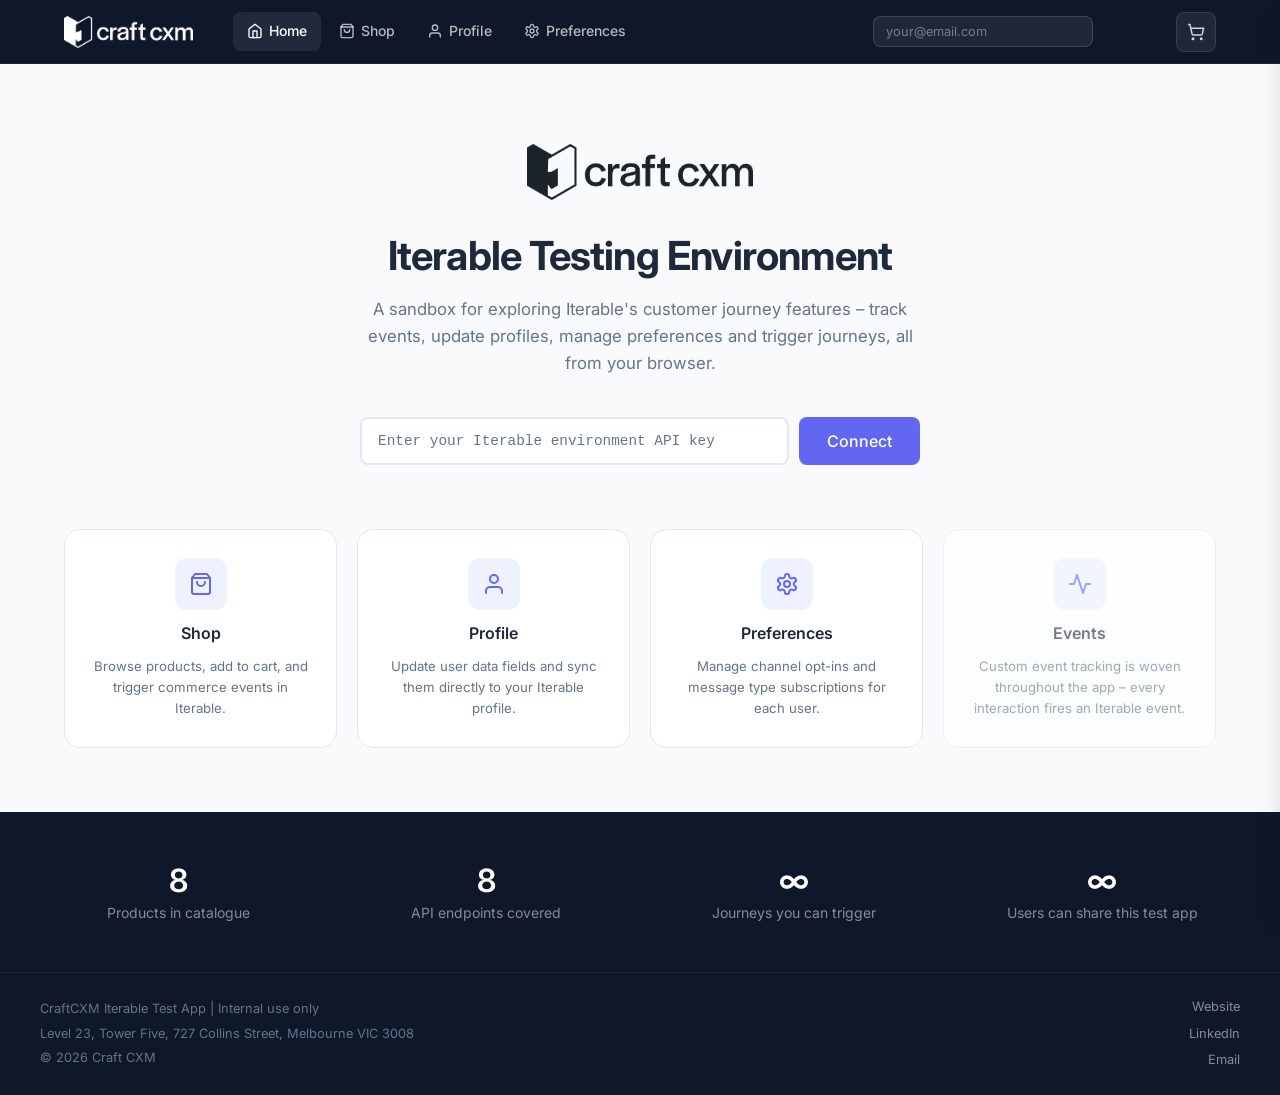
==== commit c158e4e0: "Minor tweaks to content and resizeability" ====
--- a/index.html
+++ b/index.html
@@ -80,7 +80,7 @@
           <p>Products in catalogue</p>
         </div>
         <div class="stat-item">
-          <h2>4</h2>
+          <h2>8</h2>
           <p>API endpoints covered</p>
         </div>
         <div class="stat-item">
@@ -88,8 +88,8 @@
           <p>Journeys you can trigger</p>
         </div>
         <div class="stat-item">
-          <h2>30+</h2>
-          <p>Colleagues can share this sandbox</p>
+          <h2>∞</h2>
+          <p>Users can share this test app</p>
         </div>
       </div>
     </div>
@@ -107,7 +107,7 @@
 <script src="js/app.js"></script>
 <script>
   initComponents('home');
-  initApp('home', 'Home');
+  initApp('Home');
 
   // API key connect
   const heroApiKeyInput  = document.getElementById('heroApiKeyInput');
@@ -139,7 +139,7 @@
     heroConnectBtn.disabled = true;
 
     // Temporarily store so iterableFetch can use it
-    localStorage.setItem('craftcxm_api_key', key);
+    sessionStorage.setItem('craftcxm_api_key', key);
 
     const result = await iterableFetch('GET', '/channels');
 
@@ -149,7 +149,7 @@
       setConnectedState(true);
       showToast('API key connected successfully.', 'success');
     } else {
-      localStorage.removeItem('craftcxm_api_key');
+      sessionStorage.removeItem('craftcxm_api_key');
       setConnectedState(false);
       const msg = result.error && result.error !== 'No API key set.'
         ? `Connection failed: ${result.error}`
--- a/css/styles.css
+++ b/css/styles.css
@@ -1052,11 +1052,13 @@
   .prefs-grid { grid-template-columns: 1fr; }
   .prefs-sidebar { position: static; }
 }
-@media (max-width: 768px) {
+@media (max-width: 960px) {
   .header-nav { display: none; }
   .header-email-wrapper { display: none; }
   .hamburger-btn { display: flex; }
   .mobile-nav { display: flex; }
+}
+@media (max-width: 768px) {
   .shop-grid { grid-template-columns: repeat(2, 1fr); }
   .form-row { grid-template-columns: 1fr; }
   .hero { padding: 48px 24px 40px; }
